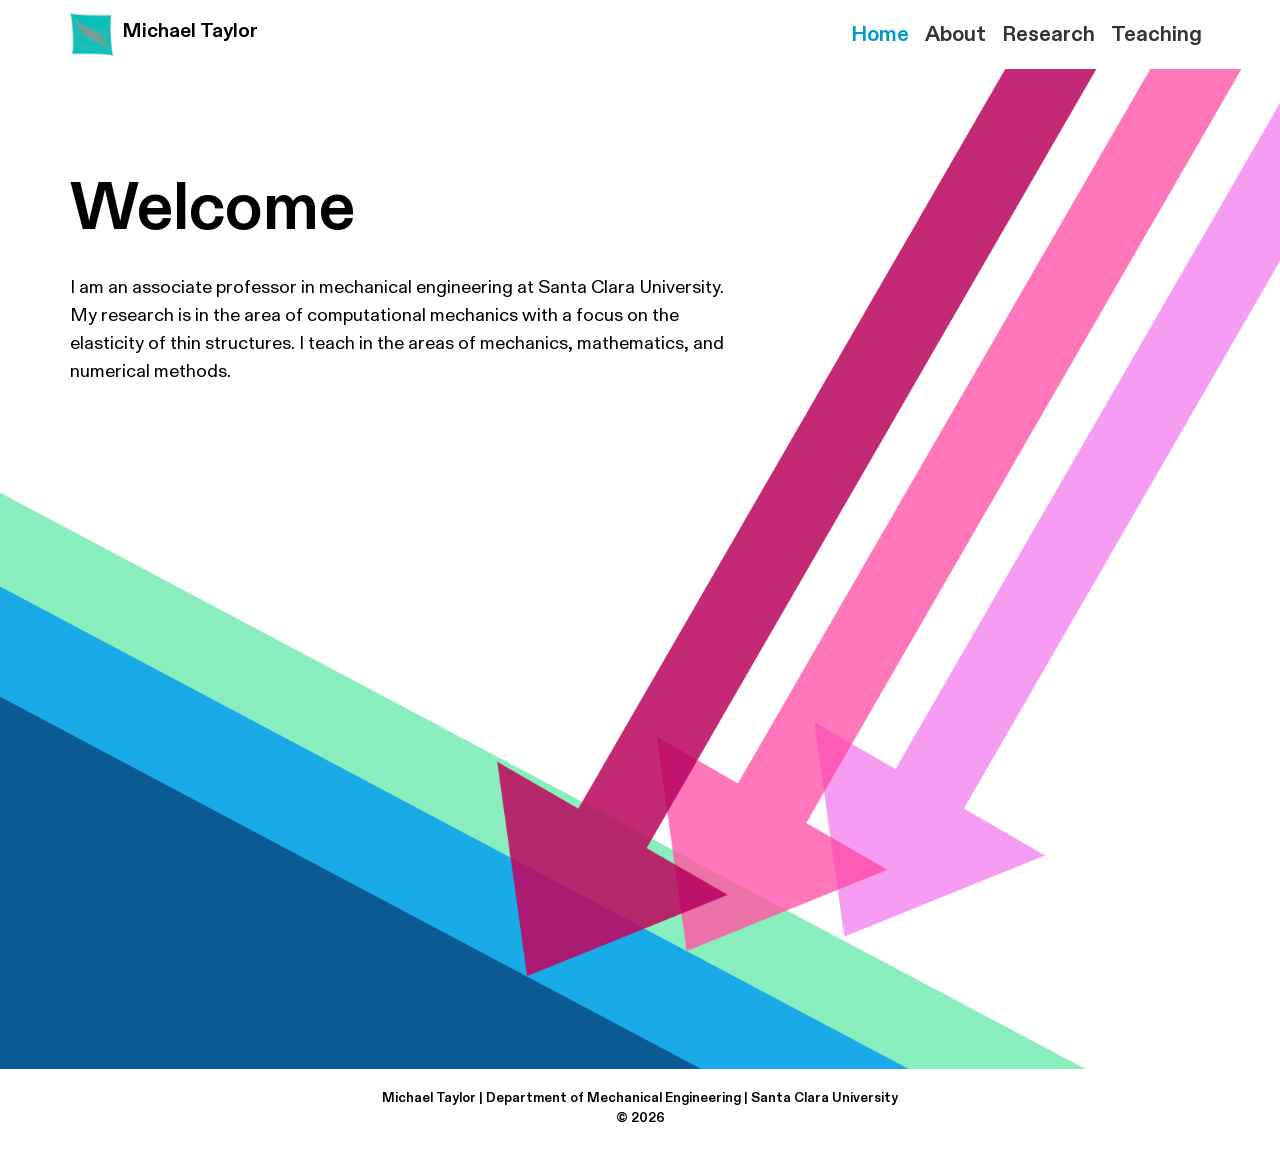
==== index.html @ c1999de2 "First upload of Blocs site This is a straight copy of the exported MJTaylor_SCU_Web folder generated" ====
<!doctype html>
<html lang="en">
<head>
    <meta charset="utf-8">
    <meta name="keywords" content="">
    <meta name="description" content="">
    <meta name="viewport" content="width=device-width, initial-scale=1.0, viewport-fit=cover">
	<link rel="canonical" href="https://mickjt.github.io/">
	<meta name="robots" content="index, follow">
    <link rel="shortcut icon" type="image/png" href="favicon.png">
    
	<link rel="stylesheet" type="text/css" href="./css/bootstrap.min.css?9934">
	<link rel="stylesheet" type="text/css" href="style.css?1475">
	<link rel="stylesheet" type="text/css" href="./css/animate.min.css?5008">
	
    <title>Home</title>


    
<!-- Analytics -->
 
<!-- Analytics END -->
    
</head>
<body>

<!-- Preloader -->
<div id="page-loading-blocs-notifaction" class="page-preloader"></div>
<!-- Preloader END -->


<!-- Main container -->
<div class="page-container">
    
<!-- bloc-0 -->
<div class="bloc bgc-1686 l-bloc sticky-nav " id="bloc-0">
	<div class="container bloc-sm bloc-no-padding-lg">
		<div class="row">
			<div class="col">
				<nav class="navbar navbar-light row navbar-expand-md" role="navigation">
					<div class="container-fluid">
						<a class="navbar-brand img-protected link-style ltc-3036" href="./" data-active-page="active-page-link"><picture><source type="image/webp" srcset="img/wrinkleSquare_orig.webp"><img src="img/wrinkleSquare_orig.png" alt="logo" class="me-2" width="44" height="43"></picture>Michael Taylor</a>
						<button id="nav-toggle" type="button" class="ui-navbar-toggler navbar-toggler border-0 p-0 ms-auto" aria-expanded="false" aria-label="Toggle navigation" data-bs-toggle="collapse" data-bs-target=".navbar-31068">
							<span class="navbar-toggler-icon"><svg height="32" viewBox="0 0 32 32" width="32"><path class="svg-menu-icon" d="m2 9h28m-28 7h28m-28 7h28"></path></svg></span>
						</button>
						<div class="collapse navbar-collapse navbar-31068">
								<ul class="site-navigation nav navbar-nav ms-auto">
									<li class="nav-item">
										<a href="./" data-active-page="active-page-link" class="nav-link">Home</a>
									</li>
									<li class="nav-item">
										<a href="./about/" class="a-btn nav-link">About</a>
									</li>
									<li class="nav-item">
										<a href="./research/" class="a-btn nav-link">Research</a>
									</li>
									<li class="nav-item">
										<a href="./teaching/" class="a-btn nav-link">Teaching</a>
									</li>
								</ul>
							</div>
					</div>
				</nav>
			</div>
		</div>
	</div>
</div>
<!-- bloc-0 END -->

<!-- bloc-1 -->
<div class="bloc d-bloc bloc-bg-img" id="bloc-1">
	<div class="container bloc-lg">
		<div class="row">
			<div class="text-start col-lg-7">
				<h1 class="mb-4 h1-style">
					Welcome
				</h1>
				<p class="p-3-style">
					I am an associate professor in mechanical engineering at Santa Clara University. My research is in the area of computational mechanics with a focus on the elasticity of thin structures. I teach in the areas of mechanics, mathematics, and numerical methods.<br>
				</p>
			</div>
		</div>
	</div>
</div>
<!-- bloc-1 END -->

<!-- ScrollToTop Button -->
<button aria-label="Scroll to top button" class="bloc-button btn btn-d scrollToTop" onclick="scrollToTarget('1',this)"><svg xmlns="http://www.w3.org/2000/svg" width="22" height="22" viewBox="0 0 32 32"><path class="scroll-to-top-btn-icon" d="M30,22.656l-14-13-14,13"/></svg></button>
<!-- ScrollToTop Button END-->


<!-- bloc-6 -->
<div class="bloc l-bloc" id="bloc-6">
	<div class="container bloc-lg bloc-sm-lg">
		<div class="row">
			<div class="col-12">
				<p class="text-lg-center footer-style mx-auto d-block text-sm-center text-center">
					Michael Taylor | Department of Mechanical Engineering | Santa Clara University<br>© 2026
				</p>
			</div>
		</div>
	</div>
</div>
<!-- bloc-6 END -->

</div>
<!-- Main container END -->
    


<!-- Additional JS -->
<script src="./js/bootstrap.bundle.min.js?4881"></script>
<script src="./js/blocs.min.js?6436"></script>
<script src="./js/lazysizes.min.js" defer></script><!-- Additional JS END -->


</body>
</html>
---- style.css ----
/*-----------------------------------------------------------------------------------
	Michael Taylor Home
	About: Michael Taylor's homepage.
	Author: Michael Taylor
	Version: 1.0
	Built with Blocs
-----------------------------------------------------------------------------------*/
body{
	margin:0;
	padding:0;
    background:#FFFFFF;
    overflow-x:hidden;
    -webkit-font-smoothing: antialiased;
    -moz-osx-font-smoothing: grayscale;
}
.page-container{overflow: hidden;} /* Prevents unwanted scroll space when scroll FX used. */
a,button{transition: background .3s ease-in-out;outline: none!important;} /* Prevent blue selection glow on Chrome and Safari */
a:hover{text-decoration: none; cursor:pointer;}
.scroll-fx-lock-init{position:fixed!important;top: 0;bottom: 0;left: :0;right: 0;z-index:99999;} /* ScrollFX Lock */
.blocs-grid-container{display: grid!important;grid-template-columns: 1fr 1fr;grid-template-rows: auto auto;column-gap: 1.5rem;row-gap: 1.5rem;} /* CSS Grid */
nav .dropdown-menu .nav-link{color:rgba(0,0,0,0.6)!important;} /* Maintain Downdown Menu Link Color in Navigation */
[data-bs-theme="dark"] nav .dropdown-menu .nav-link{color:var(--bs-dropdown-link-color)!important;} /* Maintain Downdown Menu Link Color in Navigation in Darkmode */


/* Preloader */

.page-preloader{position: fixed;top: 0;bottom: 0;width: 100%;z-index:100000;background:#FFFFFF url("img/pageload-spinner.gif") no-repeat center center;animation-name: preloader-fade;animation-delay: 2s;animation-duration: 0.5s;animation-fill-mode: both;}
.preloader-complete{animation-delay:0.1s;}
@keyframes preloader-fade {0% {opacity: 1;visibility: visible;}100% {opacity: 0;visibility: hidden;}}

/* = Web Fonts
-------------------------------------------------------------- */

@font-face {
	font-family:'OlympicSans-Bold';
	src: url('./fonts/OlympicSans-Bold/OlympicSans-Bold.woff2');
	src: url('./fonts/OlympicSans-Bold/OlympicSans-Bold.woff2') format('woff2'),
	url('./fonts/OlympicSans-Bold/OlympicSans-Bold.woff') format('woff'),
	url('./fonts/OlympicSans-Bold/OlympicSans-Bold.eot?#iefix') format('embedded-opentype'),
	url('./fonts/OlympicSans-Bold/OlympicSans-Bold.ttf') format('truetype');
	font-weight: normal;
	font-style: normal;
	font-display:swap;
}

@font-face {
	font-family:'OlympicSans';
	src: url('./fonts/OlympicSans/OlympicSans.woff2');
	src: url('./fonts/OlympicSans/OlympicSans.woff2') format('woff2'),
	url('./fonts/OlympicSans/OlympicSans.woff') format('woff'),
	url('./fonts/OlympicSans/OlympicSans.eot?#iefix') format('embedded-opentype'),
	url('./fonts/OlympicSans/OlympicSans.ttf') format('truetype');
	font-weight: normal;
	font-style: normal;
	font-display:swap;
}

@font-face {
	font-family:'OlympicSans-Medium';
	src: url('./fonts/OlympicSans-Medium/OlympicSans-Medium.woff2');
	src: url('./fonts/OlympicSans-Medium/OlympicSans-Medium.woff2') format('woff2'),
	url('./fonts/OlympicSans-Medium/OlympicSans-Medium.woff') format('woff'),
	url('./fonts/OlympicSans-Medium/OlympicSans-Medium.eot?#iefix') format('embedded-opentype'),
	url('./fonts/OlympicSans-Medium/OlympicSans-Medium.ttf') format('truetype');
	font-weight: normal;
	font-style: normal;
	font-display:swap;
}

/* = Blocs
-------------------------------------------------------------- */

.bloc{
	width:100%;
	clear:both;
	background: 50% 50% no-repeat;
	padding:0 20px;
	-webkit-background-size: cover;
	-moz-background-size: cover;
	-o-background-size: cover;
	background-size: cover;
	position:relative;
	display:flex;
}
.bloc .container{
	padding-left:0;
	padding-right:0;
	position:relative;
}


/* Sizes */

.bloc-lg{
	padding:100px 20px;
}
.bloc-sm{
	padding:20px;
}


/* Dark theme */

.d-bloc{
	color:rgba(255,255,255,.7);
}
.d-bloc button:hover{
	color:rgba(255,255,255,.9);
}
.d-bloc .icon-round,.d-bloc .icon-square,.d-bloc .icon-rounded,.d-bloc .icon-semi-rounded-a,.d-bloc .icon-semi-rounded-b{
	border-color:rgba(255,255,255,.9);
}
.d-bloc .divider-h span{
	border-color:rgba(255,255,255,.2);
}
.d-bloc .a-btn,.d-bloc .navbar a, .d-bloc a .icon-sm, .d-bloc a .icon-md, .d-bloc a .icon-lg, .d-bloc a .icon-xl, .d-bloc h1 a, .d-bloc h2 a, .d-bloc h3 a, .d-bloc h4 a, .d-bloc h5 a, .d-bloc h6 a, .d-bloc p a{
	color:rgba(255,255,255,.6);
}
.d-bloc .a-btn:hover,.d-bloc .navbar a:hover,.d-bloc a:hover .icon-sm, .d-bloc a:hover .icon-md, .d-bloc a:hover .icon-lg, .d-bloc a:hover .icon-xl, .d-bloc h1 a:hover, .d-bloc h2 a:hover, .d-bloc h3 a:hover, .d-bloc h4 a:hover, .d-bloc h5 a:hover, .d-bloc h6 a:hover, .d-bloc p a:hover{
	color:rgba(255,255,255,1);
}
.d-bloc .navbar-toggle .icon-bar{
	background:rgba(255,255,255,1);
}
.d-bloc .btn-wire,.d-bloc .btn-wire:hover{
	color:rgba(255,255,255,1);
	border-color:rgba(255,255,255,1);
}
.d-bloc .card{
	color:rgba(0,0,0,.5);
}
.d-bloc .card button:hover{
	color:rgba(0,0,0,.7);
}
.d-bloc .card icon{
	border-color:rgba(0,0,0,.7);
}
.d-bloc .card .divider-h span{
	border-color:rgba(0,0,0,.1);
}
.d-bloc .card .a-btn{
	color:rgba(0,0,0,.6);
}
.d-bloc .card .a-btn:hover{
	color:rgba(0,0,0,1);
}
.d-bloc .card .btn-wire, .d-bloc .card .btn-wire:hover{
	color:rgba(0,0,0,.7);
	border-color:rgba(0,0,0,.3);
}


/* Light theme */

.d-bloc .card,.l-bloc{
	color:rgba(0,0,0,.5);
}
.d-bloc .card button:hover,.l-bloc button:hover{
	color:rgba(0,0,0,.7);
}
.l-bloc .icon-round,.l-bloc .icon-square,.l-bloc .icon-rounded,.l-bloc .icon-semi-rounded-a,.l-bloc .icon-semi-rounded-b{
	border-color:rgba(0,0,0,.7);
}
.d-bloc .card .divider-h span,.l-bloc .divider-h span{
	border-color:rgba(0,0,0,.1);
}
.d-bloc .card .a-btn,.l-bloc .a-btn,.l-bloc .navbar a,.l-bloc a .icon-sm, .l-bloc a .icon-md, .l-bloc a .icon-lg, .l-bloc a .icon-xl, .l-bloc h1 a, .l-bloc h2 a, .l-bloc h3 a, .l-bloc h4 a, .l-bloc h5 a, .l-bloc h6 a, .l-bloc p a{
	color:rgba(0,0,0,.6);
}
.d-bloc .card .a-btn:hover,.l-bloc .a-btn:hover,.l-bloc .navbar a:hover, .l-bloc a:hover .icon-sm, .l-bloc a:hover .icon-md, .l-bloc a:hover .icon-lg, .l-bloc a:hover .icon-xl, .l-bloc h1 a:hover, .l-bloc h2 a:hover, .l-bloc h3 a:hover, .l-bloc h4 a:hover, .l-bloc h5 a:hover, .l-bloc h6 a:hover, .l-bloc p a:hover{
	color:rgba(0,0,0,1);
}
.l-bloc .navbar-toggle .icon-bar{
	color:rgba(0,0,0,.6);
}
.d-bloc .card .btn-wire,.d-bloc .card .btn-wire:hover,.l-bloc .btn-wire,.l-bloc .btn-wire:hover{
	color:rgba(0,0,0,.7);
	border-color:rgba(0,0,0,.3);
}


/* = NavBar
-------------------------------------------------------------- */

/* = Sticky Nav
-------------------------------------------------------------- */

.sticky-nav.sticky{
	position:fixed;
	top:0;
	z-index:1000;
	box-shadow:0 1px 2px rgba(0,0,0,.3);
	 transition: all .2s ease-out;
}
/* Navbar Icon */
.svg-menu-icon{
	fill: none;
	stroke: rgba(0,0,0,0.5);
	stroke-width: 2px;
	fill-rule: evenodd;
}
.navbar-dark .svg-menu-icon{
	stroke: rgba(255,255,255,0.5);
}
.menu-icon-thin-bars{
	stroke-width: 1px;
}
.menu-icon-thick-bars{
	stroke-width: 5px;
}
.menu-icon-rounded-bars{
	stroke-width: 3px;
	stroke-linecap: round;
}
.menu-icon-filled{
	fill: rgba(0,0,0,0.5);
	stroke-width: 0px;
}
.navbar-dark .menu-icon-filled{
	fill: rgba(255,255,255,0.5);
}
.navbar-toggler-icon{
	background: none!important;
	pointer-events: none;
	width: 33px;
	height: 33px;
}
/* Handle Multi Level Navigation */
.dropdown-menu .dropdown-menu{
	border:none}
@media (min-width:576px){
	
.navbar-expand-sm .dropdown-menu .dropdown-menu{
	border:1px solid rgba(0,0,0,.15);
	position:absolute;
	left:100%;
	top:-7px}.navbar-expand-sm .dropdown-menu .submenu-left{
	right:100%;
	left:auto}}@media (min-width:768px){
	.navbar-expand-md .dropdown-menu .dropdown-menu{
	border:1px solid rgba(0,0,0,.15);
	border:1px solid rgba(0,0,0,.15);
	position:absolute;
	left:100%;
	top:-7px}.navbar-expand-md .dropdown-menu .submenu-left{
	right:100%;
	left:auto}}@media (min-width:992px){
	.navbar-expand-lg .dropdown-menu .dropdown-menu{
	border:1px solid rgba(0,0,0,.15);
	position:absolute;
	left:100%;
	top:-7px}.navbar-expand-lg .dropdown-menu .submenu-left{
	right:100%;
	left:auto}
}
/* = Bric adjustment margins
-------------------------------------------------------------- */

.mg-md{
	margin-top:10px;
	margin-bottom:20px;
}

/* = Buttons
-------------------------------------------------------------- */

.btn-d,.btn-d:hover,.btn-d:focus{
	color:#FFF;
	background:rgba(0,0,0,.3);
}

/* Prevent ugly blue glow on chrome and safari */
button{
	outline: none!important;
}




.text-justify{
	text-align: justify;
}


.card-sq, .card-sq .card-header, .card-sq .card-footer{
	border-radius:0;
}
.card-rd{
	border-radius:30px;
}
.card-rd .card-header{
	border-radius:29px 29px 0 0;
}
.card-rd .card-footer{
	border-radius:0 0 29px 29px;
}
/* = Masonary
-------------------------------------------------------------- */
.card-columns .card {
	margin-bottom: 0.75rem;
}
@media (min-width: 576px) {
	.card-columns {
	-webkit-column-count: 3;
	-moz-column-count: 3;
	column-count: 3;
	-webkit-column-gap: 1.25rem;
	-moz-column-gap: 1.25rem;
	column-gap: 1.25rem;
	orphans: 1;
	widows: 1;
}
.card-columns .card {
	display: inline-block;
	width: 100%;
}
}
/* = Classic Dividers
-------------------------------------------------------------- */
.divider-h{
	min-height: 1px;
	background-color:rgba(0,0,0,.2);
	margin: 20px 0;
}
.divider-half{
	width: 50%;
}
.dropdown-menu .divider-h{
	margin:0;
}




/* ScrollToTop button */

.scrollToTop{
	width:36px;
	height:36px;
	padding:5px;
	position:fixed;
	bottom:20px;
	right:20px;
	opacity:0;
	z-index:999;
	transition: all .3s ease-in-out;
	pointer-events:none;
}
.showScrollTop{
	opacity: 1;
	pointer-events:all;
}
.scroll-to-top-btn-icon{
	fill: none;
	stroke: #fff;
	stroke-width: 2px;
	fill-rule: evenodd;
	stroke-linecap:round;
}

/* = Custom Styling
-------------------------------------------------------------- */

h1,h2,h3,h4,h5,h6,p,label,.btn,a{
	font-family:"OlympicSans";
	color:#333333!important;
}
.container{
	max-width:1140px;
}
.divider{
	background-color:#000000;
}
.h5-style{
	font-family:"OlympicSans-Bold";
	text-align:left;
	color:#000000!important;
	font-size:14pt;
}
.p-style{
	font-family:"OlympicSans-Medium";
	color:rgba(0,0,0,0.60)!important;
	font-size:14px;
}
.p-2-style{
	font-family:"OlympicSans-Medium";
	text-align:justify;
	color:#333333!important;
	width:100%;
}
.page-bg{
	background-image:url("img/Arrows_crop.png");
	background-image: -webkit-image-set(url("img/Arrows_crop.webp") 1x,
url("img/Arrows_crop.webp") 2x);background-image: image-set(url("img/Arrows_crop.png") 1x,
url("img/Arrows_crop.png") 2x,url("img/Arrows_crop.webp") 1x,
url("img/Arrows_crop.webp") 2x);
	background-size:100% auto;
	background-repeat:no-repeat;
	background-position:center center;
}
.about-bg{
	background-color:#6699CC;
	background-blend-mode:normal;
}
.h1-style{
	font-family:"OlympicSans-Bold";
	color:#000000!important;
	font-size:50pt;
}
.p-3-style{
	font-family:"OlympicSans";
	color:#000000!important;
	font-size:14pt;
}
.navbar-nav li a{
	font-family:"OlympicSans-Bold";
	font-size:16pt;
}
.navbar-nav li a:hover{
	color:#99FF00!important;
}
.navbar-nav li a:active{
	color:#99FF00!important;
}
.navbar-nav li a:focus{
	color:#99FF00!important;
}
.active-page-link{
	font-family:"OlympicSans-Bold";
	color:#0099CC!important;
	text-decoration:none;
}
.footer-style{
	font-family:"OlympicSans-Bold";
	color:#000000!important;
	font-size:10pt;
}
.bloc-divider-t-fill{
	fill:#006699;
}
.bloc-fill{
	fill:#669933;
}
.link-style{
	font-family:"OlympicSans-Bold";
}
.img-teachi-style{
	width:384px;
	border-radius:0px 0px 0px 0px;
}
.img-bloc-7-style{
	width:582px;
}
.img-style{
	width:299px;
}
.img-vprtayl-style{
	width:493px;
}
.img-bloc-8-style{
	width:252px;
}
.img-bloc-9-style{
	width:568px;
}
.img-bloc-11-style{
	width:511px;
}
.p---style{
	width:100%;
}
.img---style{
	border-radius:0px 0px 0px 0px;
	width:40px;
}
.row-style{
	width:66.76%;
}
.navbar-brand img{
	width:44px;
}
.img-pdlipidruptu-style{
	width:261px;
}
.img-3-style{
	width:274px;
	border-radius:0px 0px 0px 0px;
}
.bloc-bg-img{
	height:1000px;
	background-image:url("img/arrowsWelcome.png");
	background-image: -webkit-image-set(url("img/arrowsWelcome.webp") 1x,
url("img/arrowsWelcome.webp") 2x);background-image: image-set(url("img/arrowsWelcome.png") 1x,
url("img/arrowsWelcome.png") 2x,url("img/arrowsWelcome.webp") 1x,
url("img/arrowsWelcome.webp") 2x);
}
.p-bloc-4-style{
	width:23.67%;
}
.p-5-style{
	font-size:16px;
	width:80.19%;
}
.img-flye-style{
	width:29px;
}

/* = Colour
-------------------------------------------------------------- */

/* Swatch Variables */
:root{
	
	--swatch-var-3036:#000000;
	
	--swatch-var-1686:#FEFFFF;
	
}


/* Background colour styles */

.bgc-1686{
	background-color:var(--swatch-var-1686);
}

/* Link colour styles */

.ltc-3036{
	color:var(--swatch-var-3036)!important;
}
.ltc-3036:hover{
	color:#000000!important;
}

/* Bloc image backgrounds */




/* = Bloc Padding Multi Breakpoint
-------------------------------------------------------------- */

@media (min-width: 576px) {
    .bloc-xxl-sm{padding:200px 20px;}
    .bloc-xl-sm{padding:150px 20px;}
    .bloc-lg-sm{padding:100px 20px;}
    .bloc-md-sm{padding:50px 20px;}
    .bloc-sm-sm{padding:20px;}
    .bloc-no-padding-sm{padding:0 20px;}
}
@media (min-width: 768px) {
    .bloc-xxl-md{padding:200px 20px;}
    .bloc-xl-md{padding:150px 20px;}
    .bloc-lg-md{padding:100px 20px;}
    .bloc-md-md{padding:50px 20px;}
    .bloc-sm-md{padding:20px 20px;}
    .bloc-no-padding-md{padding:0 20px;}
}
@media (min-width: 992px) {
    .bloc-xxl-lg{padding:200px 20px;}
    .bloc-xl-lg{padding:150px 20px;}
    .bloc-lg-lg{padding:100px 20px;}
    .bloc-md-lg{padding:50px 20px;}
    .bloc-sm-lg{padding:20px;}
    .bloc-no-padding-lg{padding:0 20px;}
}


/* = Mobile adjustments 
-------------------------------------------------------------- */
@media (max-width: 1024px)
{
    .bloc.full-width-bloc, .bloc-tile-2.full-width-bloc .container, .bloc-tile-3.full-width-bloc .container, .bloc-tile-4.full-width-bloc .container{
        padding-left: 0; 
        padding-right: 0;  
    }
}
@media (max-width: 991px)
{
    .container{width:100%;}
    .bloc{padding-left: constant(safe-area-inset-left);padding-right: constant(safe-area-inset-right);} /* iPhone X Notch Support*/
    .bloc-group, .bloc-group .bloc{display:block;width:100%;}
}
@media (max-width: 767px)
{
    .bloc-tile-2 .container, .bloc-tile-3 .container, .bloc-tile-4 .container{
        padding-left:0;padding-right:0;
    }
    .btn-dwn{
       display:none; 
    }
    .voffset{
        margin-top:5px;
    }
    .voffset-md{
        margin-top:20px;
    }
    .voffset-lg{
        margin-top:30px;
    }
    form{
        padding:5px;
    }
    .close-lightbox{
        display:inline-block;
    }
    .blocsapp-device-iphone5{
	   background-size: 216px 425px;
	   padding-top:60px;
	   width:216px;
	   height:425px;
    }
    .blocsapp-device-iphone5 img{
	   width: 180px;
	   height: 320px;
    }
}

@media (max-width: 991px){
	.page-bg{
		background-size:100% 100%;
	}
	div[class^="col-"], div[class*=" col-"]{
		margin-top: 30px;
		margin-bottom: 30px;
	}
	.full-width-bloc div[class^="col-"], .full-width-bloc div[class*=" col-"]{
		margin-top: 0;
		margin-bottom: 0;
	}
	
}

@media (max-width: 767px){
	.page-bg{
		background-size:cover;
	}
	
}
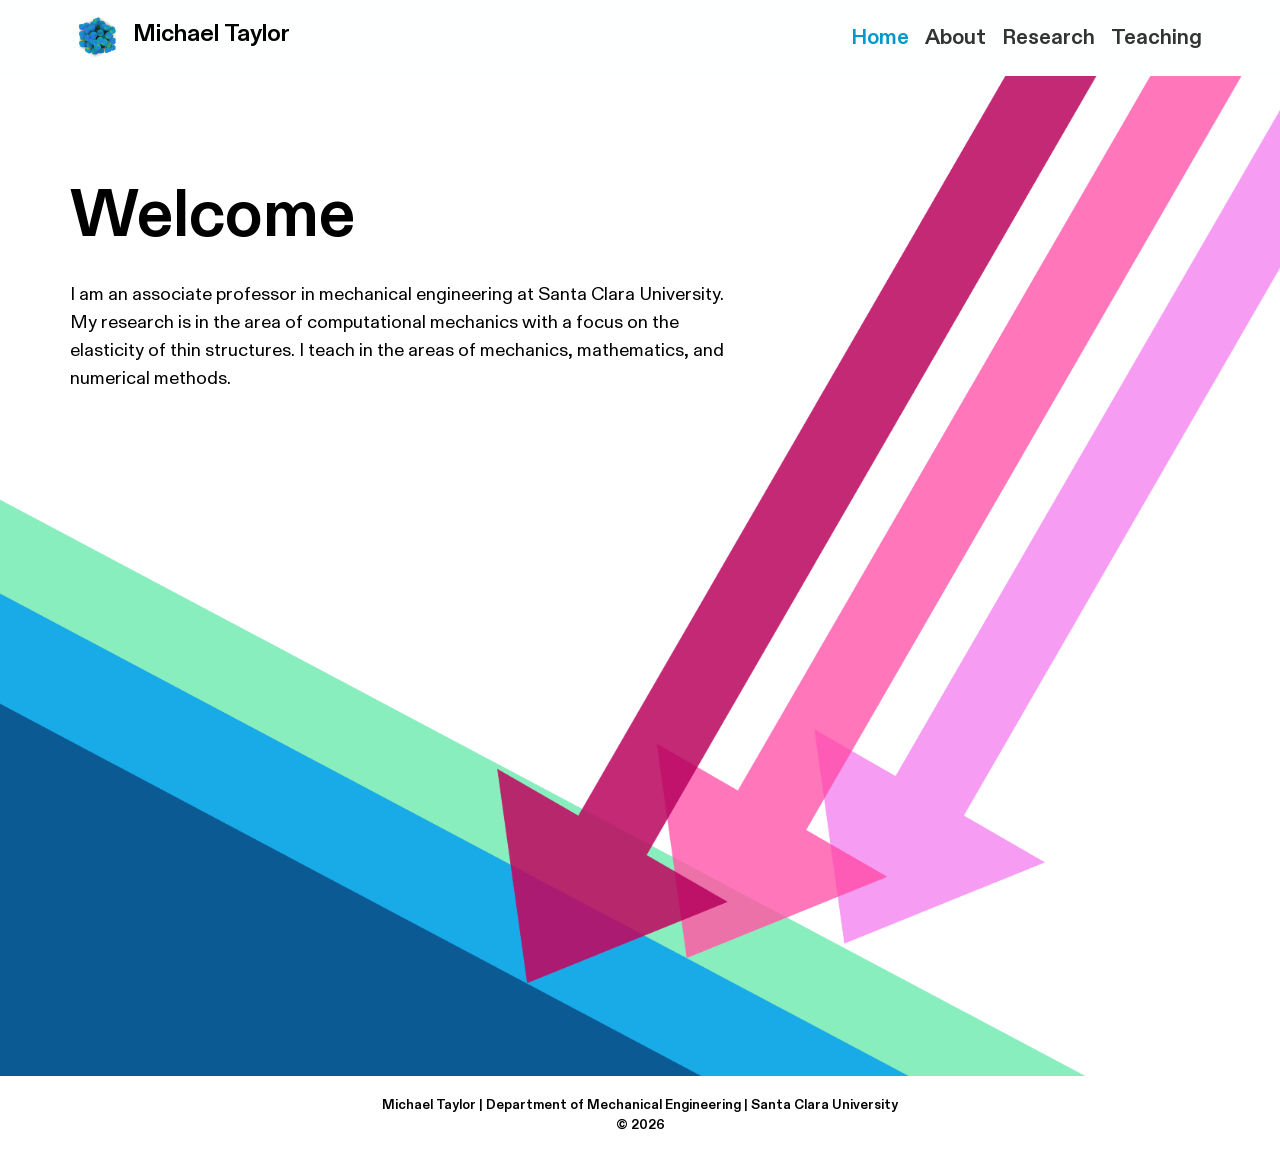
==== commit 6e370963: "Changed homepage icon Changed the homepage icon to particles in a box." ====
--- a/index.html
+++ b/index.html
@@ -9,9 +9,9 @@
 	<meta name="robots" content="index, follow">
     <link rel="shortcut icon" type="image/png" href="favicon.png">
     
-	<link rel="stylesheet" type="text/css" href="./css/bootstrap.min.css?9934">
-	<link rel="stylesheet" type="text/css" href="style.css?1475">
-	<link rel="stylesheet" type="text/css" href="./css/animate.min.css?5008">
+	<link rel="stylesheet" type="text/css" href="./css/bootstrap.min.css?4388">
+	<link rel="stylesheet" type="text/css" href="style.css?7234">
+	<link rel="stylesheet" type="text/css" href="./css/animate.min.css?3560">
 	
     <title>Home</title>
 
@@ -39,7 +39,7 @@
 			<div class="col">
 				<nav class="navbar navbar-light row navbar-expand-md" role="navigation">
 					<div class="container-fluid">
-						<a class="navbar-brand img-protected link-style ltc-3036" href="./" data-active-page="active-page-link"><picture><source type="image/webp" srcset="img/wrinkleSquare_orig.webp"><img src="img/wrinkleSquare_orig.png" alt="logo" class="me-2" width="44" height="43"></picture>Michael Taylor</a>
+						<a class="navbar-brand img-protected link-style ltc-3036" href="./" data-active-page="active-page-link"><picture><source type="image/webp" srcset="img/particles.webp"><img src="img/particles.png" alt="logo" class="me-2" width="55" height="50"></picture>Michael Taylor</a>
 						<button id="nav-toggle" type="button" class="ui-navbar-toggler navbar-toggler border-0 p-0 ms-auto" aria-expanded="false" aria-label="Toggle navigation" data-bs-toggle="collapse" data-bs-target=".navbar-31068">
 							<span class="navbar-toggler-icon"><svg height="32" viewBox="0 0 32 32" width="32"><path class="svg-menu-icon" d="m2 9h28m-28 7h28m-28 7h28"></path></svg></span>
 						</button>
@@ -109,8 +109,8 @@
 
 
 <!-- Additional JS -->
-<script src="./js/bootstrap.bundle.min.js?4881"></script>
-<script src="./js/blocs.min.js?6436"></script>
+<script src="./js/bootstrap.bundle.min.js?69"></script>
+<script src="./js/blocs.min.js?7902"></script>
 <script src="./js/lazysizes.min.js" defer></script><!-- Additional JS END -->
 
 
--- a/style.css
+++ b/style.css
@@ -443,6 +443,8 @@
 }
 .link-style{
 	font-family:"OlympicSans-Bold";
+	line-height:5pt;
+	font-size:18pt;
 }
 .img-teachi-style{
 	width:384px;
@@ -477,7 +479,7 @@
 	width:66.76%;
 }
 .navbar-brand img{
-	width:44px;
+	width:55px;
 }
 .img-pdlipidruptu-style{
 	width:261px;
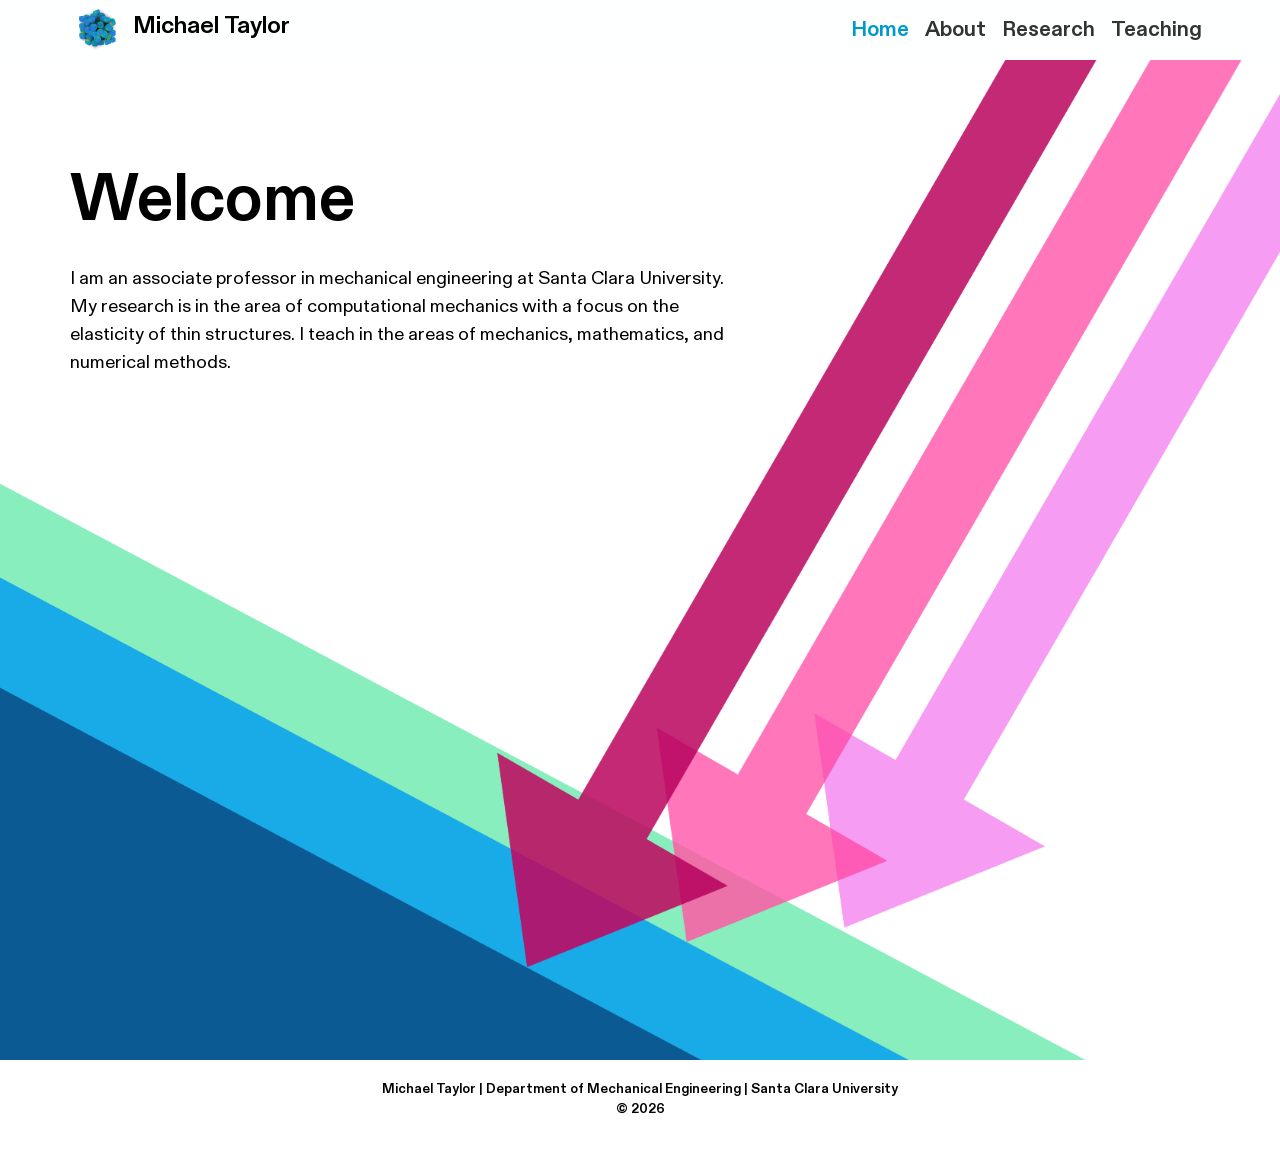
==== commit 325a07e5: "Reduce title bar height, changed teaching photo Reduced the height of the top menu bar, changed the " ====
--- a/index.html
+++ b/index.html
@@ -9,9 +9,9 @@
 	<meta name="robots" content="index, follow">
     <link rel="shortcut icon" type="image/png" href="favicon.png">
     
-	<link rel="stylesheet" type="text/css" href="./css/bootstrap.min.css?4388">
-	<link rel="stylesheet" type="text/css" href="style.css?7234">
-	<link rel="stylesheet" type="text/css" href="./css/animate.min.css?3560">
+	<link rel="stylesheet" type="text/css" href="./css/bootstrap.min.css?3973">
+	<link rel="stylesheet" type="text/css" href="style.css?5720">
+	<link rel="stylesheet" type="text/css" href="./css/animate.min.css?4817">
 	
     <title>Home</title>
 
@@ -37,7 +37,7 @@
 	<div class="container bloc-sm bloc-no-padding-lg">
 		<div class="row">
 			<div class="col">
-				<nav class="navbar navbar-light row navbar-expand-md" role="navigation">
+				<nav class="navbar navbar-light row navbar-expand-md pt-lg-0 pb-lg-0" role="navigation">
 					<div class="container-fluid">
 						<a class="navbar-brand img-protected link-style ltc-3036" href="./" data-active-page="active-page-link"><picture><source type="image/webp" srcset="img/particles.webp"><img src="img/particles.png" alt="logo" class="me-2" width="55" height="50"></picture>Michael Taylor</a>
 						<button id="nav-toggle" type="button" class="ui-navbar-toggler navbar-toggler border-0 p-0 ms-auto" aria-expanded="false" aria-label="Toggle navigation" data-bs-toggle="collapse" data-bs-target=".navbar-31068">
@@ -109,8 +109,8 @@
 
 
 <!-- Additional JS -->
-<script src="./js/bootstrap.bundle.min.js?69"></script>
-<script src="./js/blocs.min.js?7902"></script>
+<script src="./js/bootstrap.bundle.min.js?4821"></script>
+<script src="./js/blocs.min.js?3409"></script>
 <script src="./js/lazysizes.min.js" defer></script><!-- Additional JS END -->
 
 
--- a/style.css
+++ b/style.css
@@ -496,12 +496,9 @@
 url("img/arrowsWelcome.png") 2x,url("img/arrowsWelcome.webp") 1x,
 url("img/arrowsWelcome.webp") 2x);
 }
-.p-bloc-4-style{
-	width:23.67%;
-}
 .p-5-style{
 	font-size:16px;
-	width:80.19%;
+	width:100%;
 }
 .img-flye-style{
 	width:29px;
